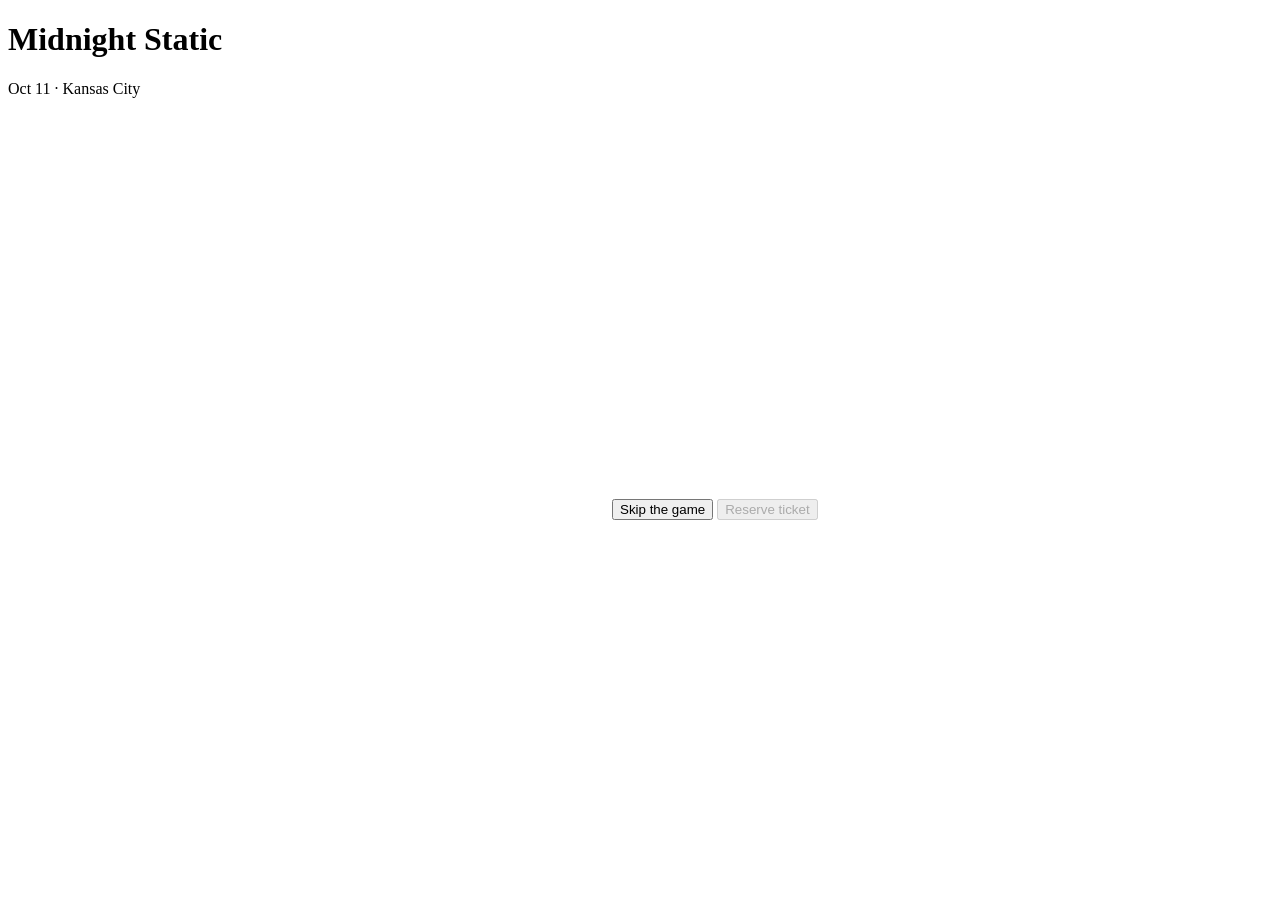
==== web/static/index.html @ 5112149f "web/ foundation: app skeleton, DB schema, engine adapter, deploy files Co-Authored-By: Claude Opus 5" ====
<!doctype html>
<html lang="en">
<head>
  <meta charset="utf-8">
  <meta name="viewport" content="width=device-width, initial-scale=1">
  <title>Midnight Static · Tickets</title>
  <link rel="stylesheet" href="/static/style.css">
</head>
<body>
  <main>
    <h1>Midnight Static</h1>
    <p>Oct 11 · Kansas City</p>
    <!-- Placeholder: animates seed 42 so path.js can be eyeballed. comet.js replaces this. -->
    <canvas id="comet" width="600" height="400"></canvas>
    <button id="skip" type="button">Skip the game</button>
    <button id="reserve" type="button" disabled>Reserve ticket</button>
    <p id="status" role="status" aria-live="polite"></p>
  </main>
  <script type="module">
    import { makePath, DURATION_MS } from '/static/path.js';
    // Console check: makePath(42)(1000) must be [103.824, 209.568]
    window.makePath = makePath;
    const ctx = document.getElementById('comet').getContext('2d'), pos = makePath(42);
    const t0 = performance.now();
    (function frame(now) {
      const [x, y] = pos((now - t0) % DURATION_MS);
      ctx.clearRect(0, 0, 600, 400);
      ctx.beginPath(); ctx.arc(x, y, 14, 0, 2 * Math.PI); ctx.fillStyle = '#f5c542'; ctx.fill();
      requestAnimationFrame(frame);
    })(t0);
  </script>
</body>
</html>
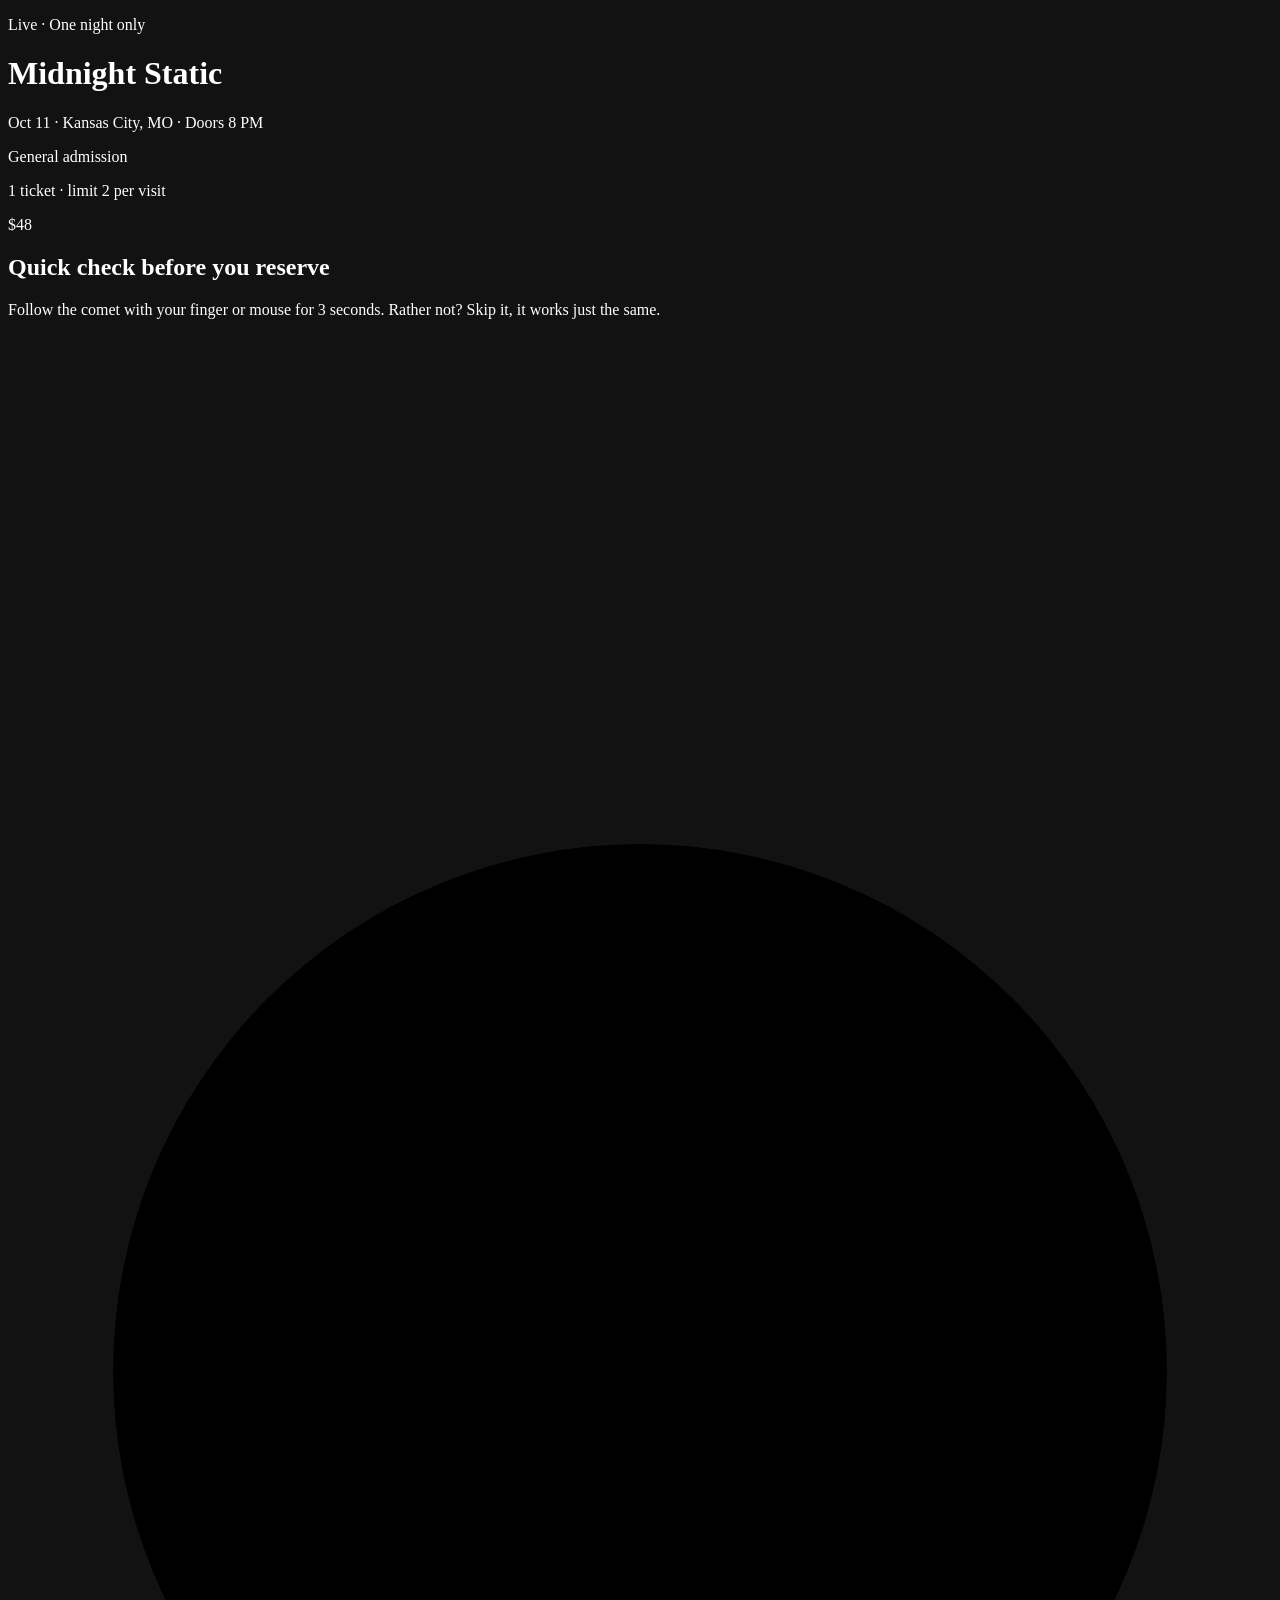
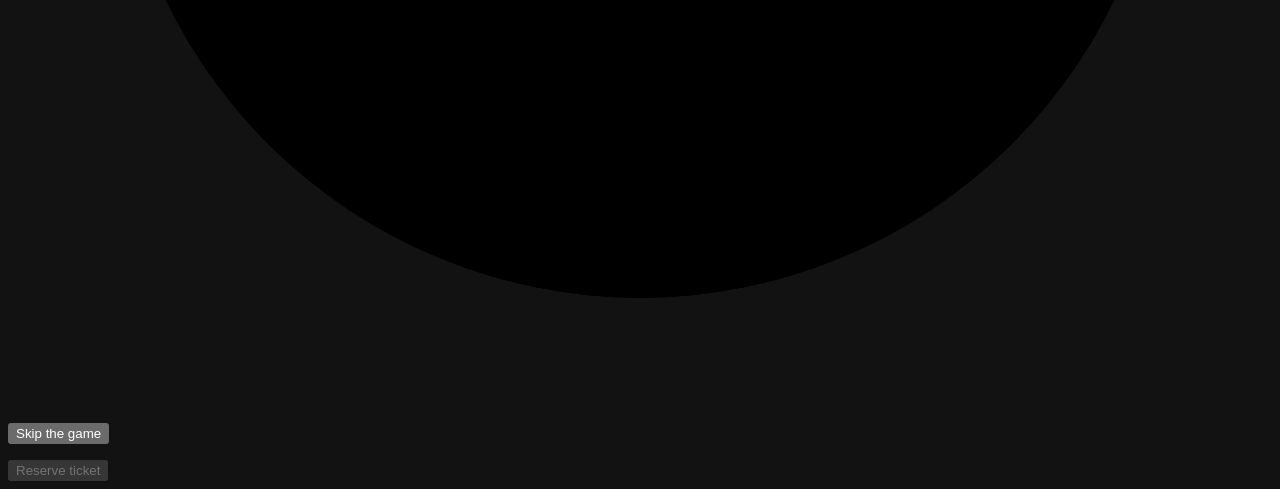
==== commit 7cb326d2: "Public API, lab API, ticket page and lab dashboard - tokens with race-safe atomic redeem + per-sessi" ====
--- a/web/static/index.html
+++ b/web/static/index.html
@@ -3,31 +3,80 @@
 <head>
   <meta charset="utf-8">
   <meta name="viewport" content="width=device-width, initial-scale=1">
+  <meta name="color-scheme" content="dark">
   <title>Midnight Static · Tickets</title>
   <link rel="stylesheet" href="/static/style.css">
 </head>
 <body>
   <main>
-    <h1>Midnight Static</h1>
-    <p>Oct 11 · Kansas City</p>
-    <!-- Placeholder: animates seed 42 so path.js can be eyeballed. comet.js replaces this. -->
-    <canvas id="comet" width="600" height="400"></canvas>
-    <button id="skip" type="button">Skip the game</button>
-    <button id="reserve" type="button" disabled>Reserve ticket</button>
-    <p id="status" role="status" aria-live="polite"></p>
+    <header class="hero">
+      <p class="eyebrow">Live · One night only</p>
+      <h1>Midnight Static</h1>
+      <p class="meta">Oct 11 · Kansas City, MO · Doors 8 PM</p>
+      <div class="ticket">
+        <div>
+          <p class="ticket-kind">General admission</p>
+          <p class="ticket-note">1 ticket · limit 2 per visit</p>
+        </div>
+        <p class="price">$48</p>
+      </div>
+    </header>
+
+    <section class="check" aria-labelledby="check-title">
+      <h2 id="check-title" tabindex="-1">Quick check before you reserve</h2>
+      <p class="lede" id="lede">Follow the comet with your finger or mouse for 3 seconds. Rather not? Skip it, it works just the same.</p>
+
+      <form id="tester" class="tester" hidden>
+        <p class="tester-title">Tester mode <span id="thanks" class="thanks" hidden></span></p>
+        <label class="check-row">
+          <input type="checkbox" id="consent">
+          <span>We keep this movement trace for 72 hours to test our check. Nothing else about you.</span>
+        </label>
+        <fieldset>
+          <legend>What are you using?</legend>
+          <div class="seg">
+            <label><input type="radio" name="device" value="mouse"><span>Mouse</span></label>
+            <label><input type="radio" name="device" value="trackpad"><span>Trackpad</span></label>
+            <label><input type="radio" name="device" value="touch"><span>Phone</span></label>
+          </div>
+        </fieldset>
+        <label class="check-row">
+          <input type="checkbox" id="nondominant">
+          <span>I'm using my non-dominant hand.</span>
+        </label>
+      </form>
+
+      <div class="stage" id="stage">
+        <canvas id="comet" width="600" height="400" aria-label="Comet game: put your finger or pointer on the comet and follow it for 3 seconds. You can skip this with the button below."></canvas>
+        <svg class="ring" id="ring" viewBox="0 0 48 48" aria-hidden="true">
+          <circle class="ring-track" cx="24" cy="24" r="20"></circle>
+          <circle class="ring-fill" id="ring-fill" cx="24" cy="24" r="20"></circle>
+        </svg>
+        <p class="overlay" id="overlay" aria-hidden="true"></p>
+        <span class="badge" id="stub" hidden>stub scorer</span>
+      </div>
+
+      <div class="actions">
+        <button type="button" id="skip" class="btn btn-secondary btn-big">Skip the game</button>
+        <button type="button" id="retry" class="btn btn-secondary" hidden>Try again</button>
+      </div>
+
+      <div id="result" class="result" hidden></div>
+      <p id="status" class="status" role="status" aria-live="polite"></p>
+    </section>
+
+    <section class="reserve" aria-label="Reserve">
+      <button type="button" id="reserve" class="btn btn-primary btn-big" disabled>Reserve ticket</button>
+      <div id="reserve-msg" class="reserve-msg" role="alert" hidden></div>
+      <button type="button" id="verify-again" class="btn btn-secondary" hidden>Verify again</button>
+      <div id="confirm" class="confirm" hidden>
+        <p class="confirm-title">You're going to Midnight Static.</p>
+        <p>Reservation <code id="rid"></code></p>
+        <p class="confirm-note">Hold onto that number. See you Oct 11.</p>
+      </div>
+      <button type="button" id="reuse" class="linkish" hidden>Try reserving again with the same pass</button>
+    </section>
   </main>
-  <script type="module">
-    import { makePath, DURATION_MS } from '/static/path.js';
-    // Console check: makePath(42)(1000) must be [103.824, 209.568]
-    window.makePath = makePath;
-    const ctx = document.getElementById('comet').getContext('2d'), pos = makePath(42);
-    const t0 = performance.now();
-    (function frame(now) {
-      const [x, y] = pos((now - t0) % DURATION_MS);
-      ctx.clearRect(0, 0, 600, 400);
-      ctx.beginPath(); ctx.arc(x, y, 14, 0, 2 * Math.PI); ctx.fillStyle = '#f5c542'; ctx.fill();
-      requestAnimationFrame(frame);
-    })(t0);
-  </script>
+  <script type="module" src="/static/ticket.js"></script>
 </body>
 </html>
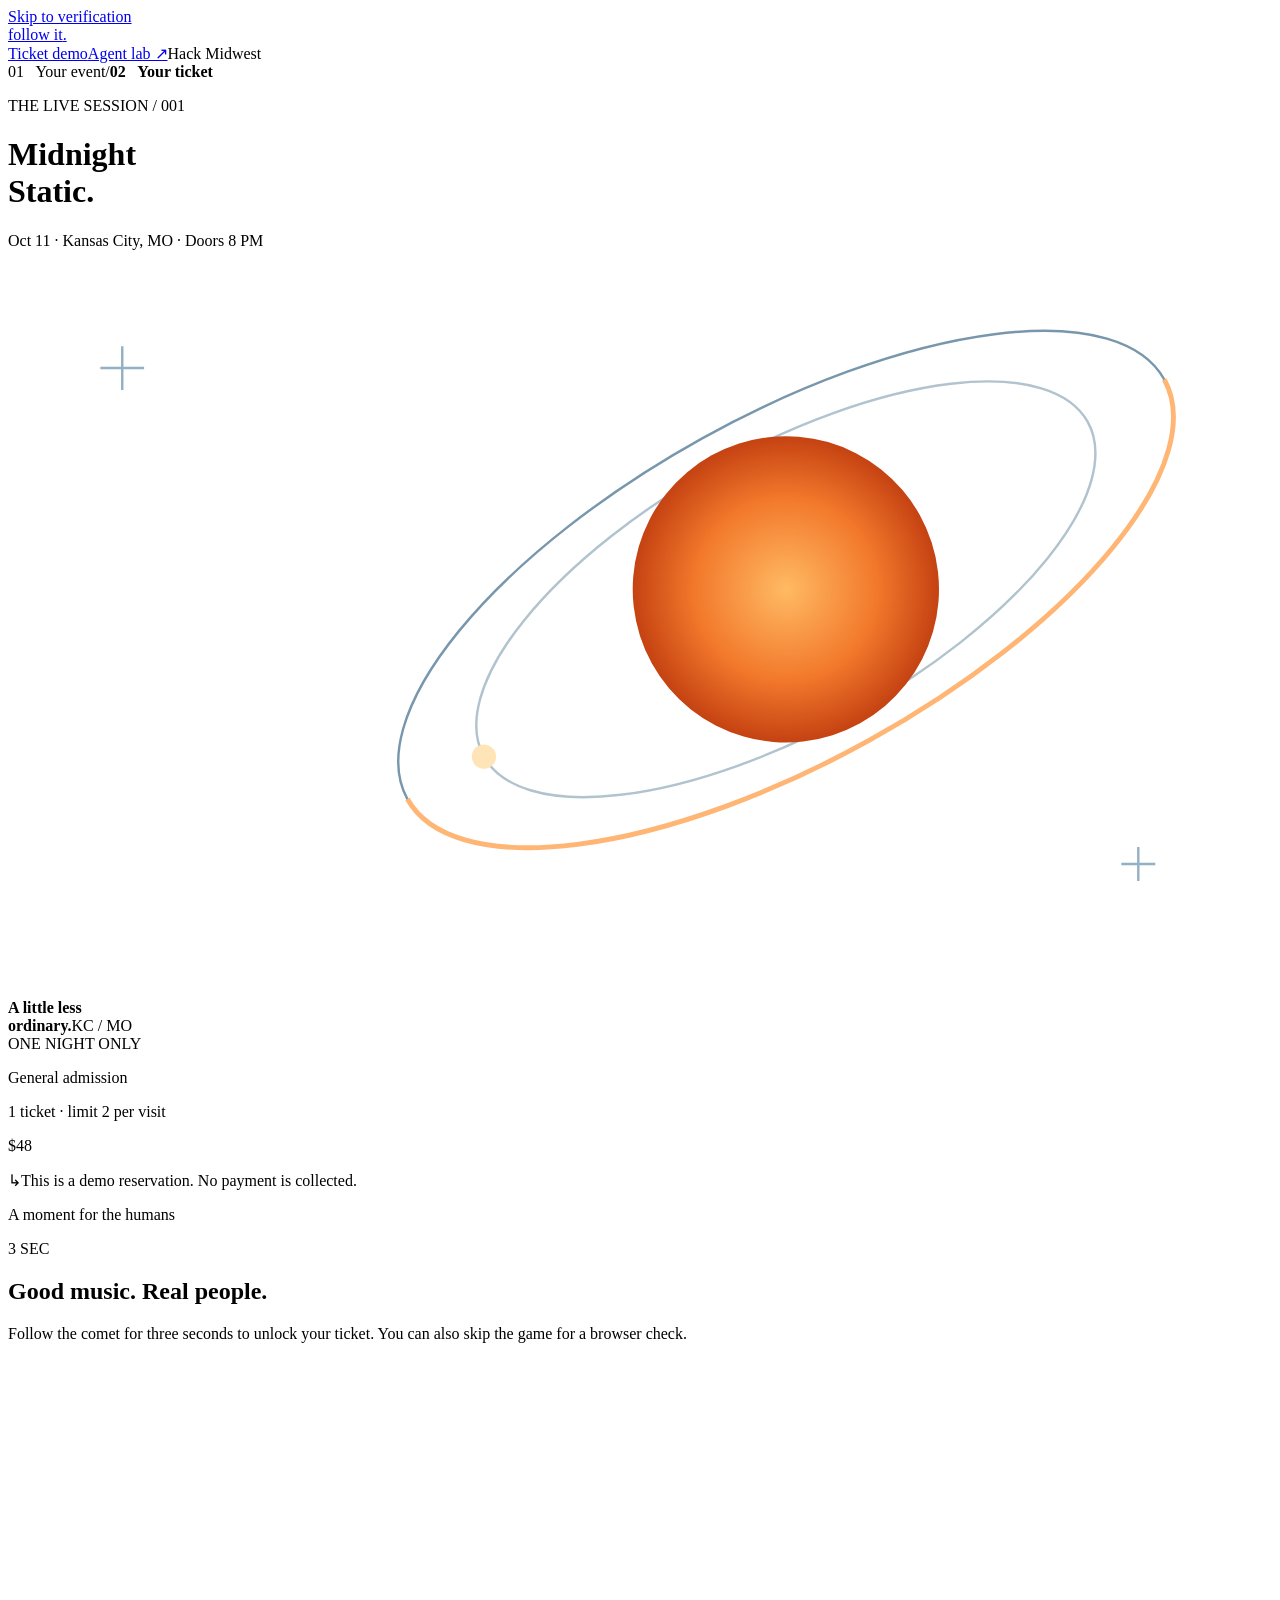
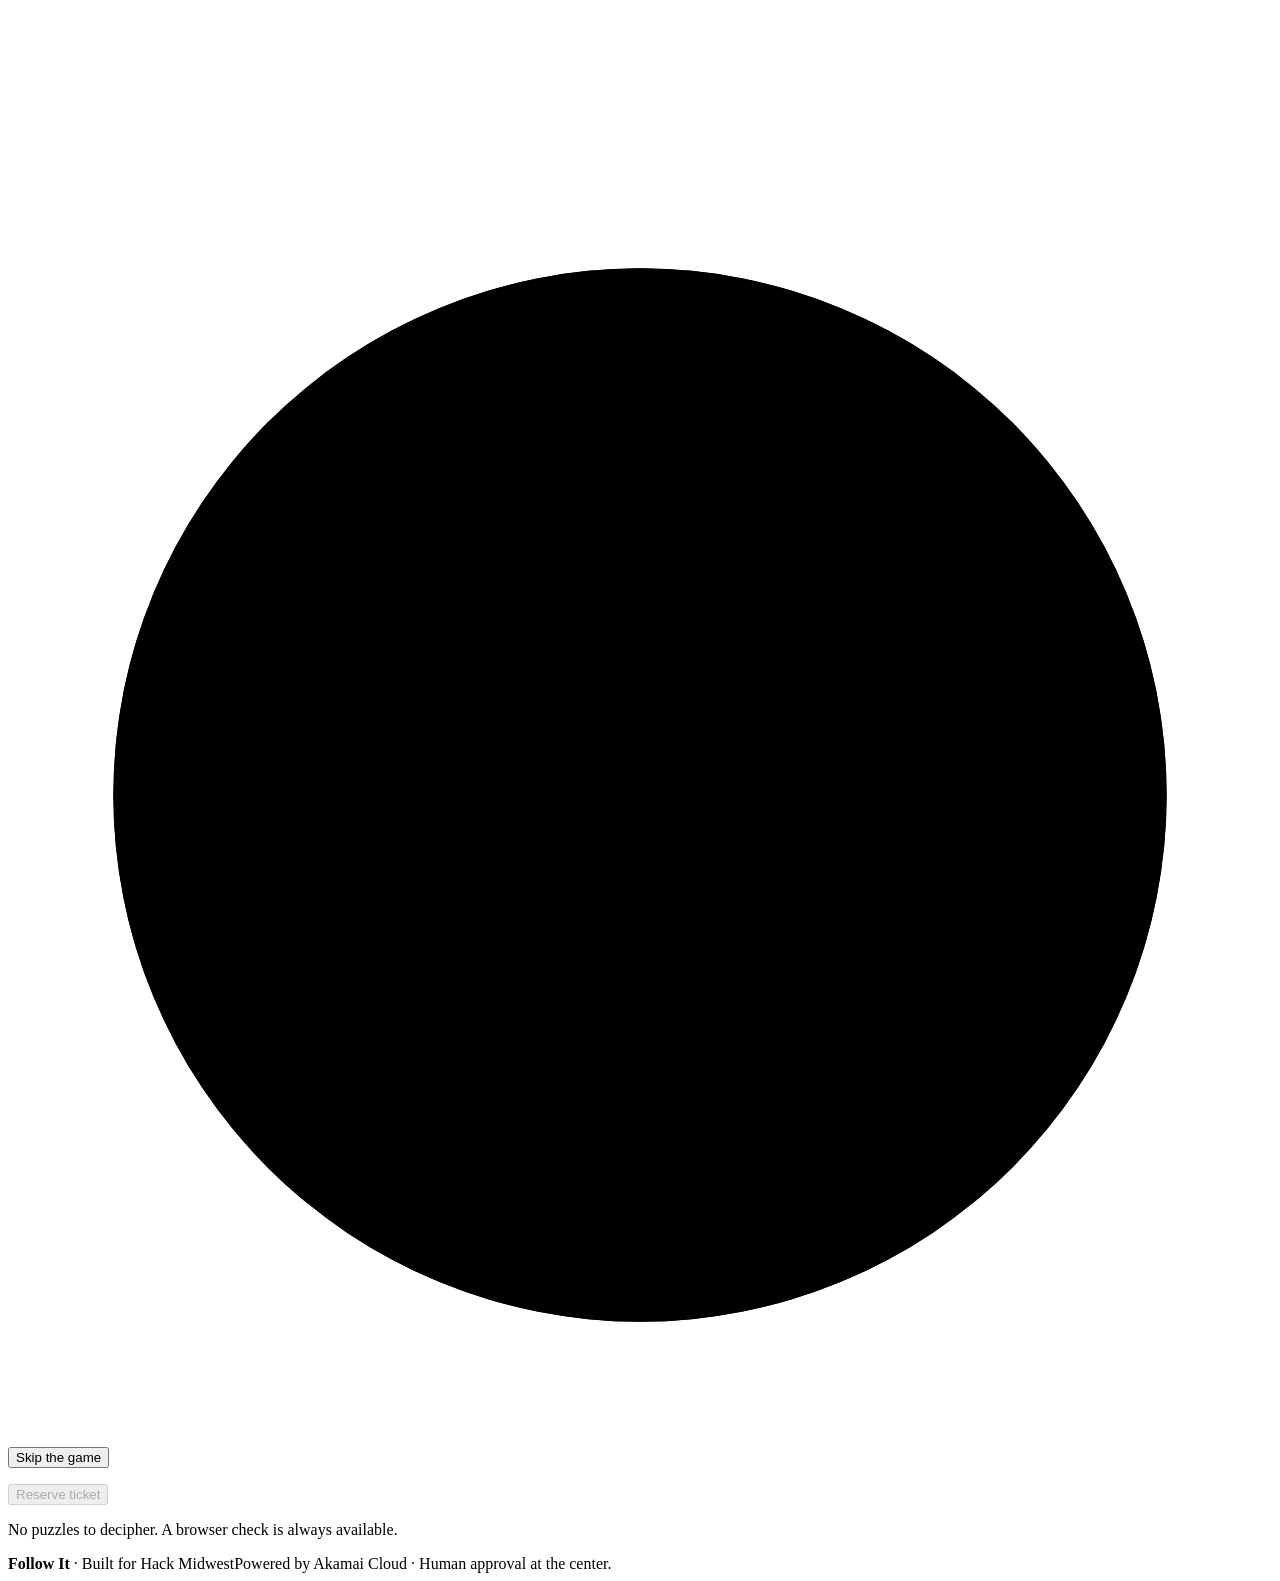
==== commit 02d9a7e9: "Fix platform approval and deployment flows and unify Follow It design" ====
--- a/web/static/index.html
+++ b/web/static/index.html
@@ -3,16 +3,30 @@
 <head>
   <meta charset="utf-8">
   <meta name="viewport" content="width=device-width, initial-scale=1">
-  <meta name="color-scheme" content="dark">
+  <meta name="color-scheme" content="light">
   <title>Midnight Static · Tickets</title>
   <link rel="stylesheet" href="/static/style.css">
 </head>
 <body>
-  <main>
+  <a class="skip-link" href="#check-title">Skip to verification</a>
+  <nav class="site-header" aria-label="Main navigation">
+    <a class="brand" href="/" aria-label="Follow It home"><span class="brand-mark" aria-hidden="true"></span>follow it<span style="color:var(--accent)">.</span></a>
+    <div class="site-nav"><a href="/" aria-current="page">Ticket demo</a><a href="/lab">Agent lab ↗</a><span class="pill">Hack Midwest</span></div>
+  </nav>
+  <main><div class="breadcrumb"><span>01 &nbsp; Your event</span><span aria-hidden="true">/</span><b>02 &nbsp; Your ticket</b></div><div class="checkout-layout">
     <header class="hero">
-      <p class="eyebrow">Live · One night only</p>
-      <h1>Midnight Static</h1>
+      <p class="eyebrow">THE LIVE SESSION / 001</p>
+      <h1>Midnight<br>Static.</h1>
       <p class="meta">Oct 11 · Kansas City, MO · Doors 8 PM</p>
+      <div class="poster" role="img" aria-label="Abstract orange orbital artwork for Midnight Static">
+        <svg viewBox="0 0 520 300" preserveAspectRatio="xMidYMid slice" aria-hidden="true">
+          <defs><radialGradient id="orb"><stop stop-color="#ffba63"/><stop offset=".6" stop-color="#f2782b"/><stop offset="1" stop-color="#c54212"/></radialGradient><pattern id="grid" width="26" height="26" patternUnits="userSpaceOnUse"><path d="M26 0H0V26" fill="none" stroke="#ffffff" stroke-opacity=".06"/></pattern></defs>
+          <rect width="520" height="300" fill="url(#grid)"/>
+          <g transform="translate(320 133) rotate(-29)"><ellipse rx="178" ry="71" fill="none" stroke="#7897ac" stroke-width="1"/><ellipse rx="142" ry="58" fill="none" stroke="#b1c3ce" stroke-width="1"/><circle r="63" fill="url(#orb)"/><path d="M-178 0A178 71 0 0 0 178 0" fill="none" stroke="#ffb574" stroke-width="2"/><circle cx="-142" cy="0" r="5" fill="#ffe4b7"/></g>
+          <path d="M38 42h18m-9-9v18M458 246h14m-7-7v14" stroke="#94b0c4"/>
+        </svg>
+        <div class="poster-caption"><strong>A little less<br>ordinary.</strong><span>KC / MO<br>ONE NIGHT ONLY</span></div>
+      </div>
       <div class="ticket">
         <div>
           <p class="ticket-kind">General admission</p>
@@ -20,11 +34,11 @@
         </div>
         <p class="price">$48</p>
       </div>
-    </header>
+      <p class="event-note"><span aria-hidden="true">↳</span>This is a demo reservation. No payment is collected.</p></header><div class="checkout-card">
 
     <section class="check" aria-labelledby="check-title">
-      <h2 id="check-title" tabindex="-1">Quick check before you reserve</h2>
-      <p class="lede" id="lede">Follow the comet with your finger or mouse for 3 seconds. Rather not? Skip it, it works just the same.</p>
+      <div class="card-kicker"><p class="eyebrow">A moment for the humans</p><span class="step">3 SEC</span></div><h2 id="check-title" tabindex="-1">Good music. Real people.</h2>
+      <p class="lede" id="lede">Follow the comet for three seconds to unlock your ticket. You can also skip the game for a browser check.</p>
 
       <form id="tester" class="tester" hidden>
         <p class="tester-title">Tester mode <span id="thanks" class="thanks" hidden></span></p>
@@ -76,7 +90,10 @@
       </div>
       <button type="button" id="reuse" class="linkish" hidden>Try reserving again with the same pass</button>
     </section>
+      <p class="privacy-note">No puzzles to decipher. A browser check is always available.</p>
+    </div></div>
   </main>
+  <footer class="site-footer"><span><strong>Follow It</strong> · Built for Hack Midwest</span><span>Powered by Akamai Cloud · Human approval at the center.</span></footer>
   <script type="module" src="/static/ticket.js"></script>
 </body>
 </html>
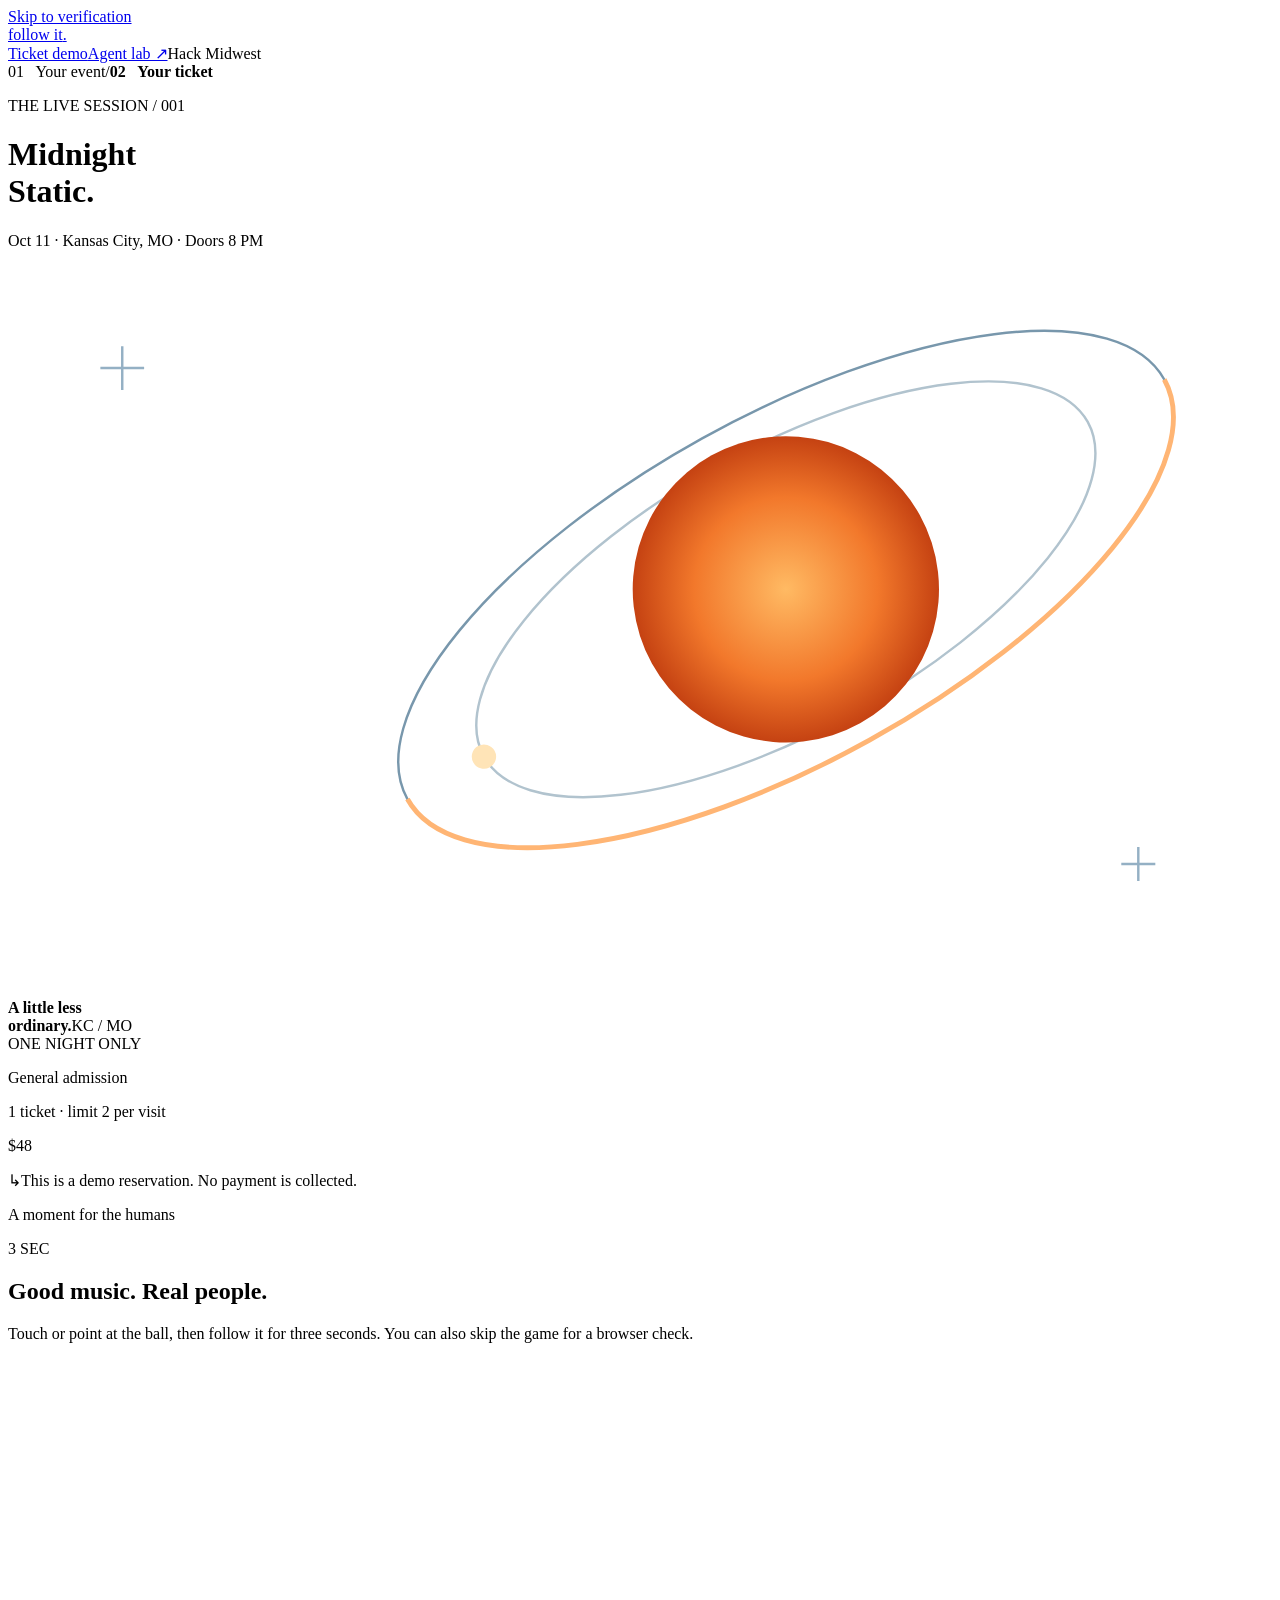
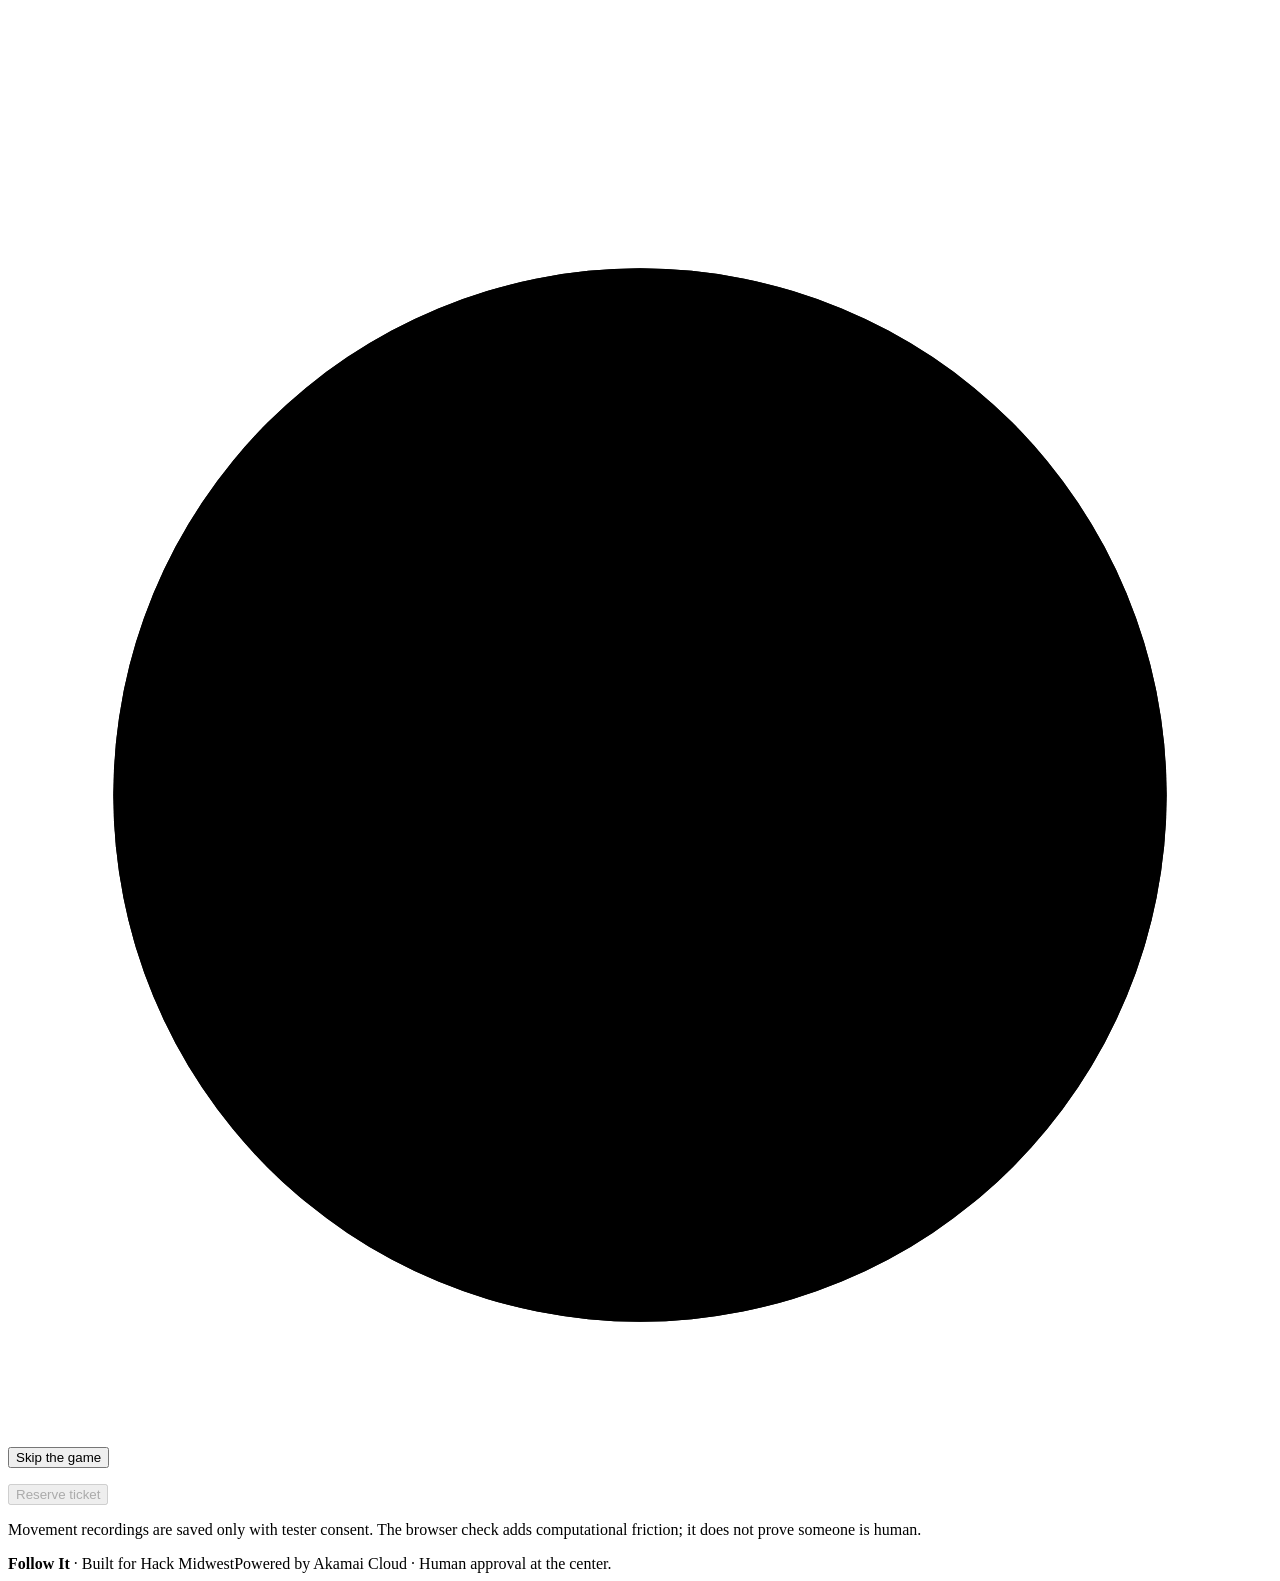
==== commit 52296c91: "Add plain-ring checkout and consented shadow-model research collection" ====
--- a/web/static/index.html
+++ b/web/static/index.html
@@ -38,13 +38,21 @@
 
     <section class="check" aria-labelledby="check-title">
       <div class="card-kicker"><p class="eyebrow">A moment for the humans</p><span class="step">3 SEC</span></div><h2 id="check-title" tabindex="-1">Good music. Real people.</h2>
-      <p class="lede" id="lede">Follow the comet for three seconds to unlock your ticket. You can also skip the game for a browser check.</p>
+      <p class="lede" id="lede">Touch or point at the ball, then follow it for three seconds. You can also skip the game for a browser check.</p>
 
       <form id="tester" class="tester" hidden>
         <p class="tester-title">Tester mode <span id="thanks" class="thanks" hidden></span></p>
+        <p>Use your actual mouse, trackpad, or phone. Follow naturally; unsuccessful attempts are useful too. Aim for 3–5 recordings, then stop. An invitation is for one person in one browser session.</p>
+        <label>Optional research code from the team
+          <input id="research-code" type="password" autocomplete="off" maxlength="100" placeholder="Leave blank for calibration only">
+        </label>
+        <label class="check-row">
+          <input type="checkbox" id="training-consent">
+          <span>With a research code, I agree to use this recording to train and evaluate movement models. Raw recordings and exported copies expire after 72 hours. Trained model weights and aggregate results may be retained. Participation is optional.</span>
+        </label>
         <label class="check-row">
           <input type="checkbox" id="consent">
-          <span>We keep this movement trace for 72 hours to test our check. Nothing else about you.</span>
+          <span>I agree to share this movement recording and its measurements with the team for calibration. Raw recordings are kept for 72 hours.</span>
         </label>
         <fieldset>
           <legend>What are you using?</legend>
@@ -61,7 +69,7 @@
       </form>
 
       <div class="stage" id="stage">
-        <canvas id="comet" width="600" height="400" aria-label="Comet game: put your finger or pointer on the comet and follow it for 3 seconds. You can skip this with the button below."></canvas>
+        <canvas id="comet" width="600" height="400" aria-label="Touch or point at the ball, then follow it for three seconds. You can skip this with the button below."></canvas>
         <svg class="ring" id="ring" viewBox="0 0 48 48" aria-hidden="true">
           <circle class="ring-track" cx="24" cy="24" r="20"></circle>
           <circle class="ring-fill" id="ring-fill" cx="24" cy="24" r="20"></circle>
@@ -90,10 +98,10 @@
       </div>
       <button type="button" id="reuse" class="linkish" hidden>Try reserving again with the same pass</button>
     </section>
-      <p class="privacy-note">No puzzles to decipher. A browser check is always available.</p>
+      <p class="privacy-note">Movement recordings are saved only with tester consent. The browser check adds computational friction; it does not prove someone is human.</p>
     </div></div>
   </main>
   <footer class="site-footer"><span><strong>Follow It</strong> · Built for Hack Midwest</span><span>Powered by Akamai Cloud · Human approval at the center.</span></footer>
-  <script type="module" src="/static/ticket.js"></script>
+  <script type="module" src="/static/ticket.js?v=research_v1"></script>
 </body>
 </html>
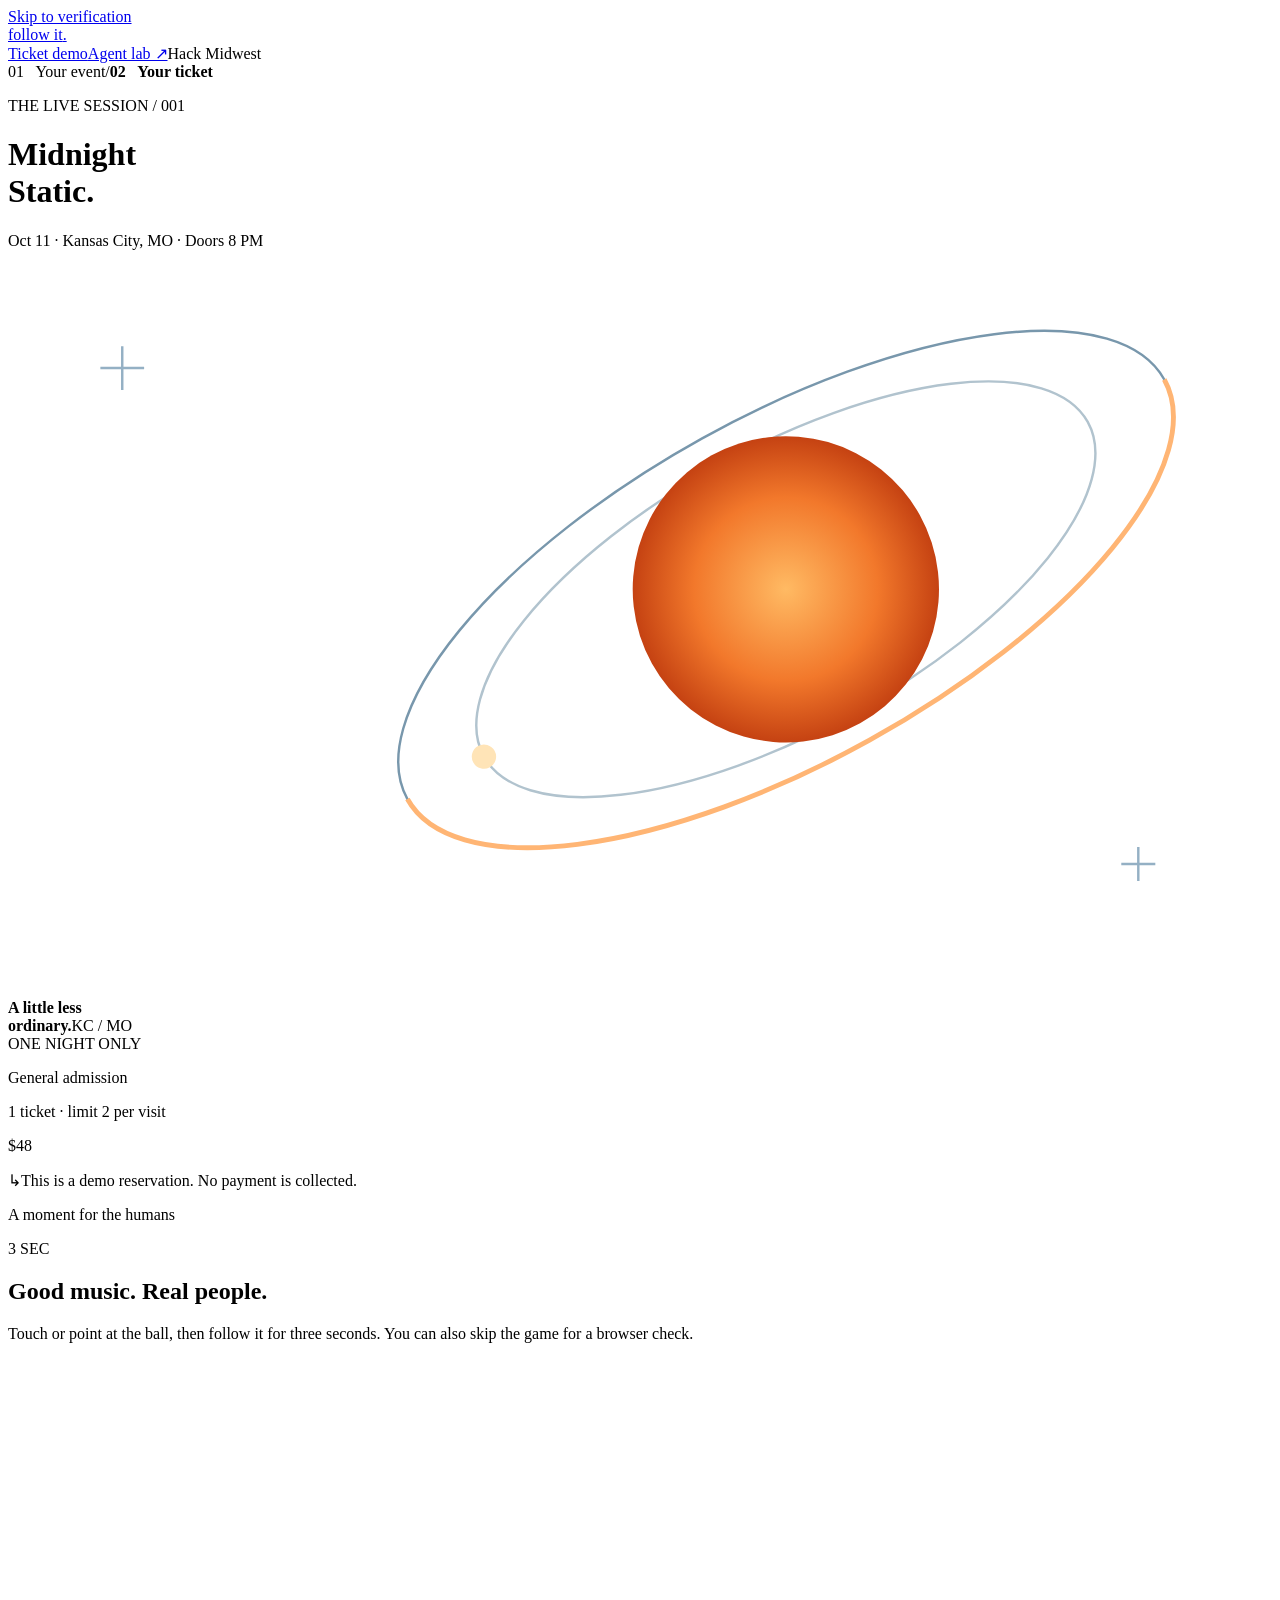
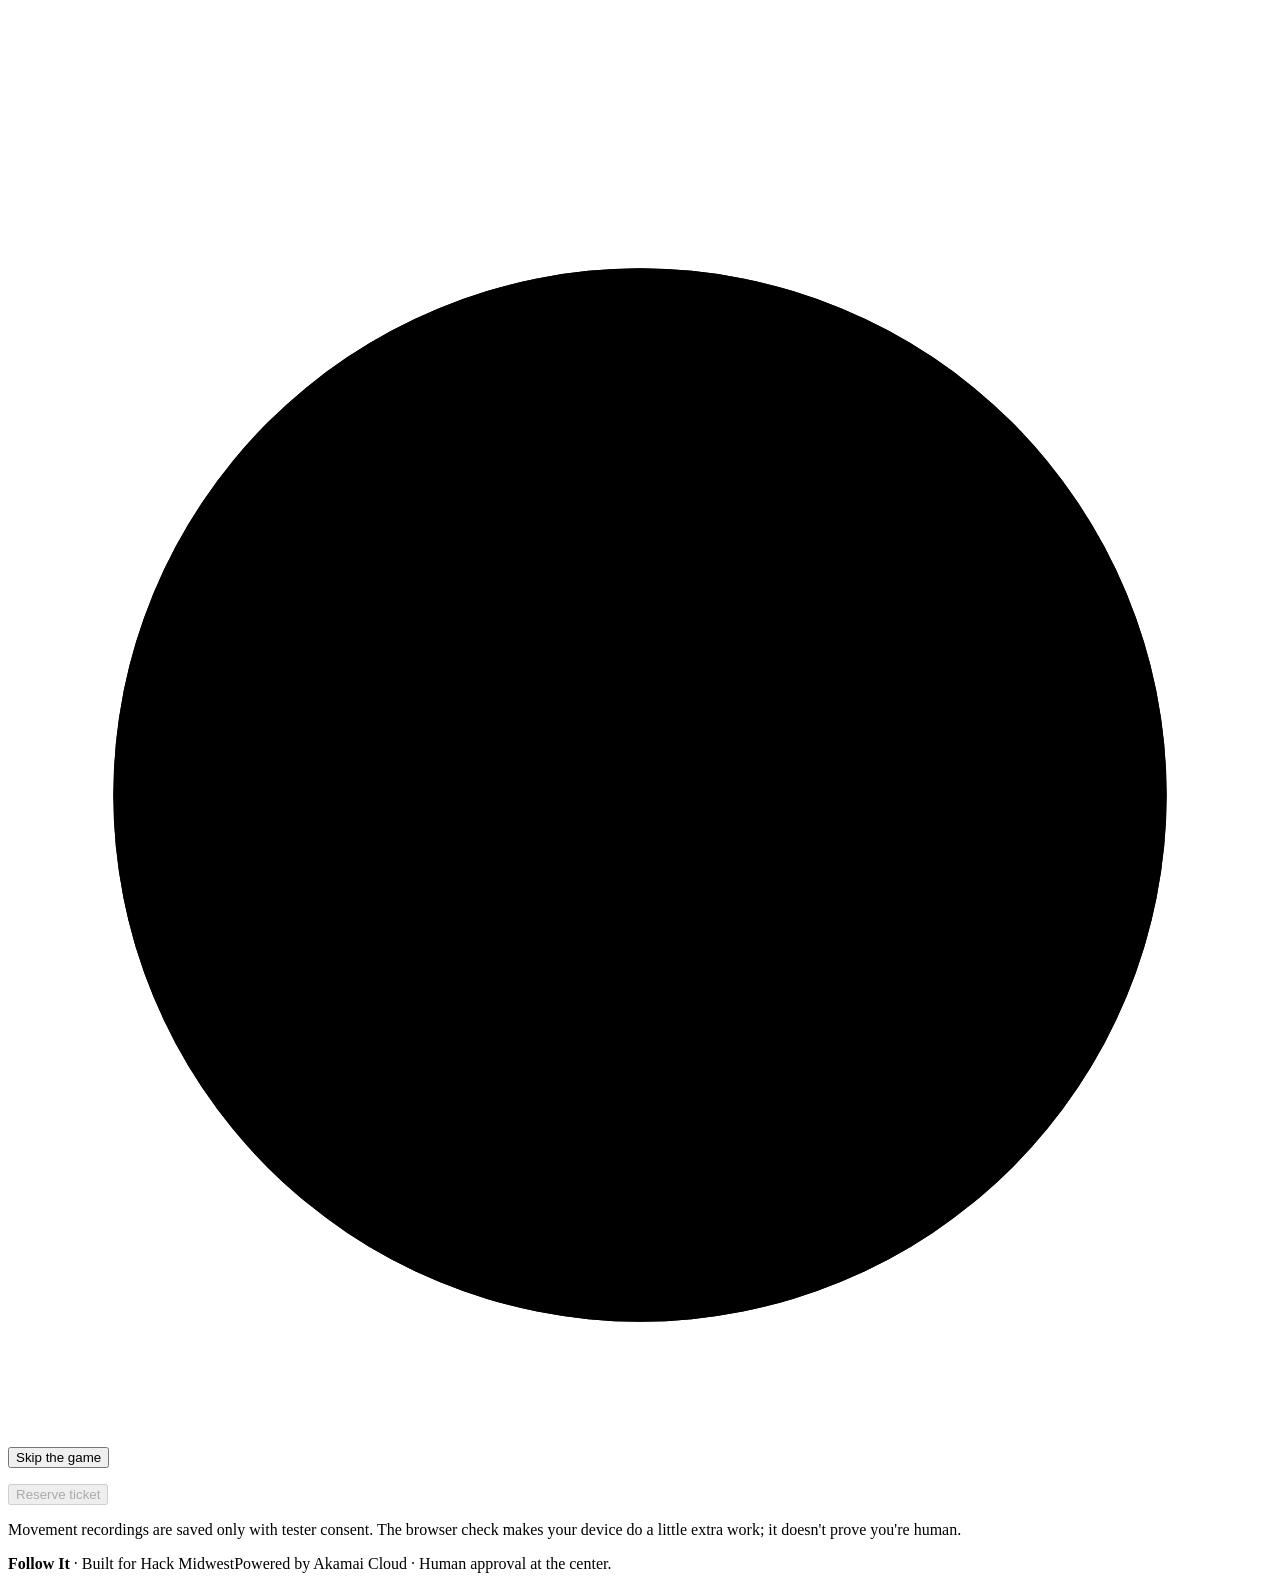
==== commit 6725c98a: "Plain words for ticket buyers; stop 'stub scorer' reaching them An ordinary buyer should read nothin" ====
--- a/web/static/index.html
+++ b/web/static/index.html
@@ -75,7 +75,7 @@
           <circle class="ring-fill" id="ring-fill" cx="24" cy="24" r="20"></circle>
         </svg>
         <p class="overlay" id="overlay" aria-hidden="true"></p>
-        <span class="badge" id="stub" hidden>stub scorer</span>
+        <span class="badge" id="stub" hidden>Demo scoring</span>
       </div>
 
       <div class="actions">
@@ -98,7 +98,7 @@
       </div>
       <button type="button" id="reuse" class="linkish" hidden>Try reserving again with the same pass</button>
     </section>
-      <p class="privacy-note">Movement recordings are saved only with tester consent. The browser check adds computational friction; it does not prove someone is human.</p>
+      <p class="privacy-note">Movement recordings are saved only with tester consent. The browser check makes your device do a little extra work; it doesn't prove you're human.</p>
     </div></div>
   </main>
   <footer class="site-footer"><span><strong>Follow It</strong> · Built for Hack Midwest</span><span>Powered by Akamai Cloud · Human approval at the center.</span></footer>
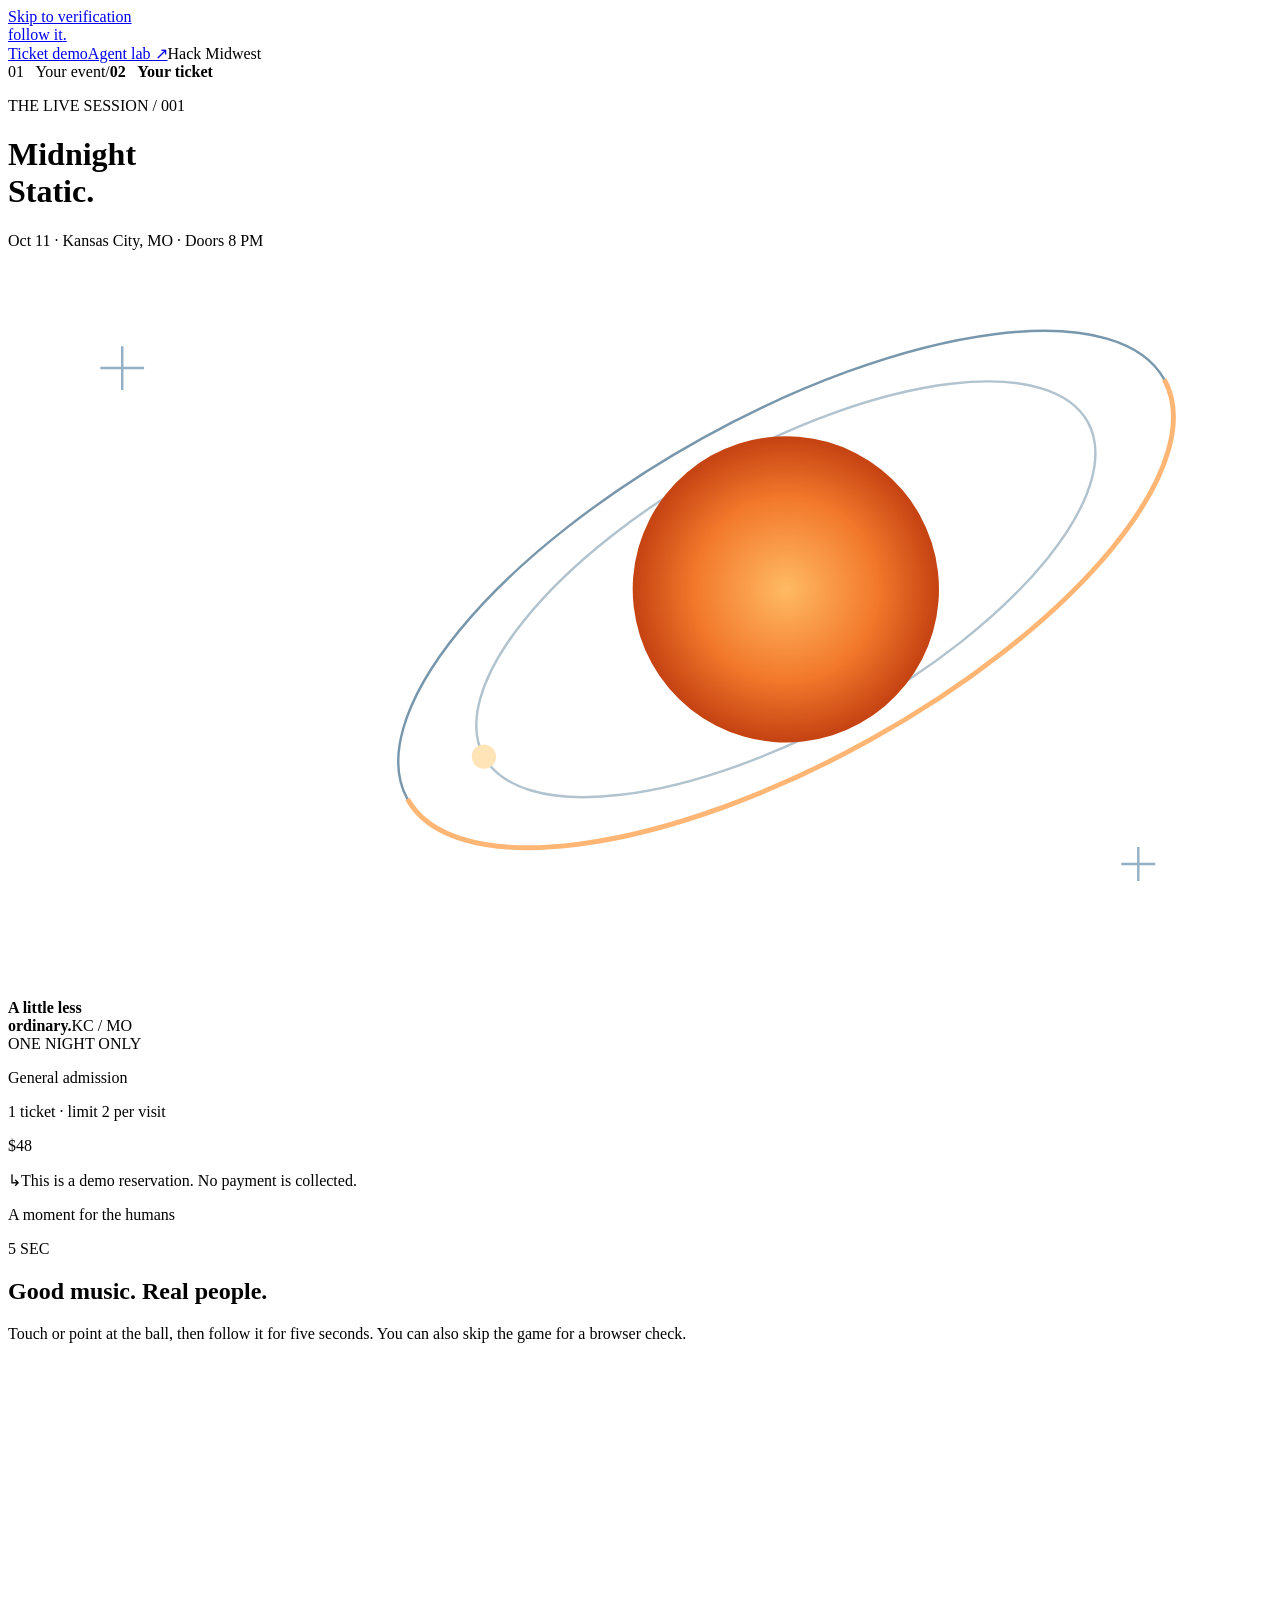
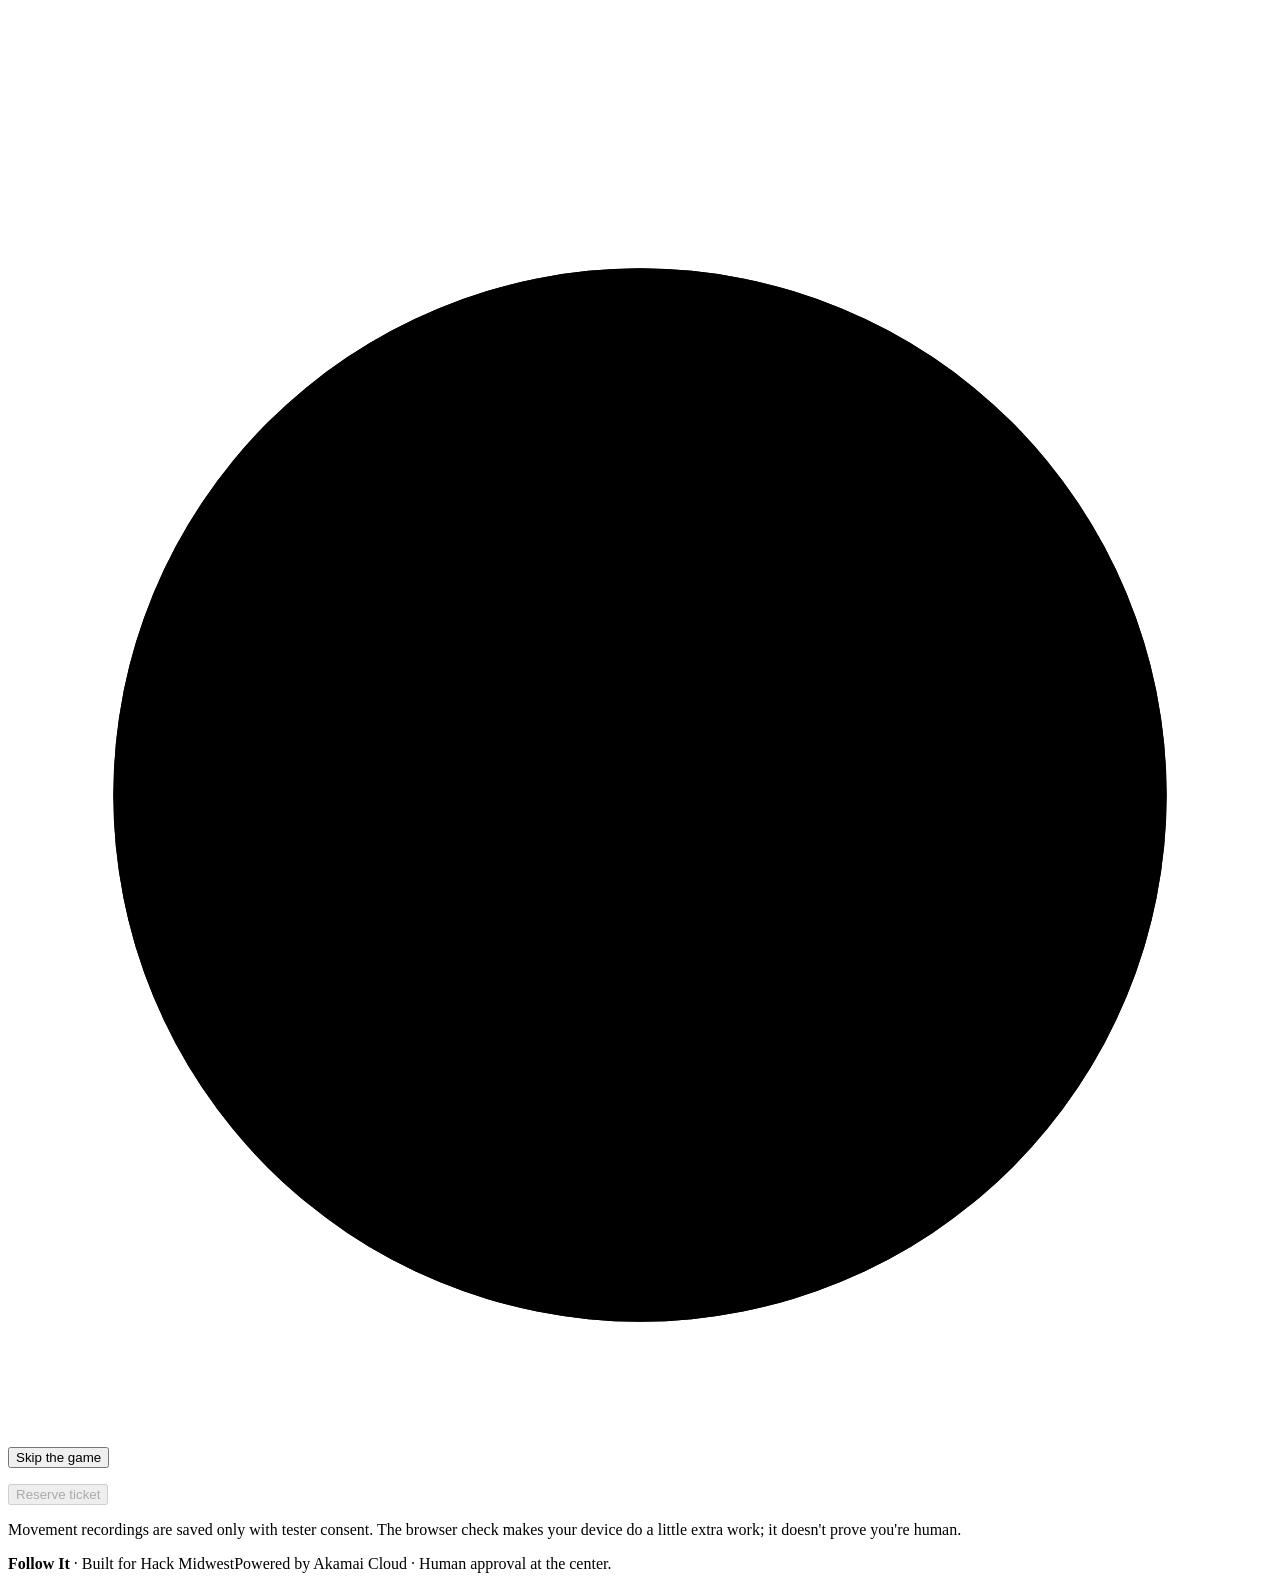
==== commit 6c7763aa: "Publish five-second demo and consolidate project documentation" ====
--- a/web/static/index.html
+++ b/web/static/index.html
@@ -37,8 +37,8 @@
       <p class="event-note"><span aria-hidden="true">↳</span>This is a demo reservation. No payment is collected.</p></header><div class="checkout-card">
 
     <section class="check" aria-labelledby="check-title">
-      <div class="card-kicker"><p class="eyebrow">A moment for the humans</p><span class="step">3 SEC</span></div><h2 id="check-title" tabindex="-1">Good music. Real people.</h2>
-      <p class="lede" id="lede">Touch or point at the ball, then follow it for three seconds. You can also skip the game for a browser check.</p>
+      <div class="card-kicker"><p class="eyebrow">A moment for the humans</p><span class="step">5 SEC</span></div><h2 id="check-title" tabindex="-1">Good music. Real people.</h2>
+      <p class="lede" id="lede">Touch or point at the ball, then follow it for five seconds. You can also skip the game for a browser check.</p>
 
       <form id="tester" class="tester" hidden>
         <p class="tester-title">Tester mode <span id="thanks" class="thanks" hidden></span></p>
@@ -69,7 +69,7 @@
       </form>
 
       <div class="stage" id="stage">
-        <canvas id="comet" width="600" height="400" aria-label="Touch or point at the ball, then follow it for three seconds. You can skip this with the button below."></canvas>
+        <canvas id="comet" width="600" height="400" aria-label="Touch or point at the ball, then follow it for five seconds. You can skip this with the button below."></canvas>
         <svg class="ring" id="ring" viewBox="0 0 48 48" aria-hidden="true">
           <circle class="ring-track" cx="24" cy="24" r="20"></circle>
           <circle class="ring-fill" id="ring-fill" cx="24" cy="24" r="20"></circle>
@@ -102,6 +102,6 @@
     </div></div>
   </main>
   <footer class="site-footer"><span><strong>Follow It</strong> · Built for Hack Midwest</span><span>Powered by Akamai Cloud · Human approval at the center.</span></footer>
-  <script type="module" src="/static/ticket.js?v=research_v1"></script>
+  <script type="module" src="/static/ticket.js?v=plain_ring_5s_v2"></script>
 </body>
 </html>
